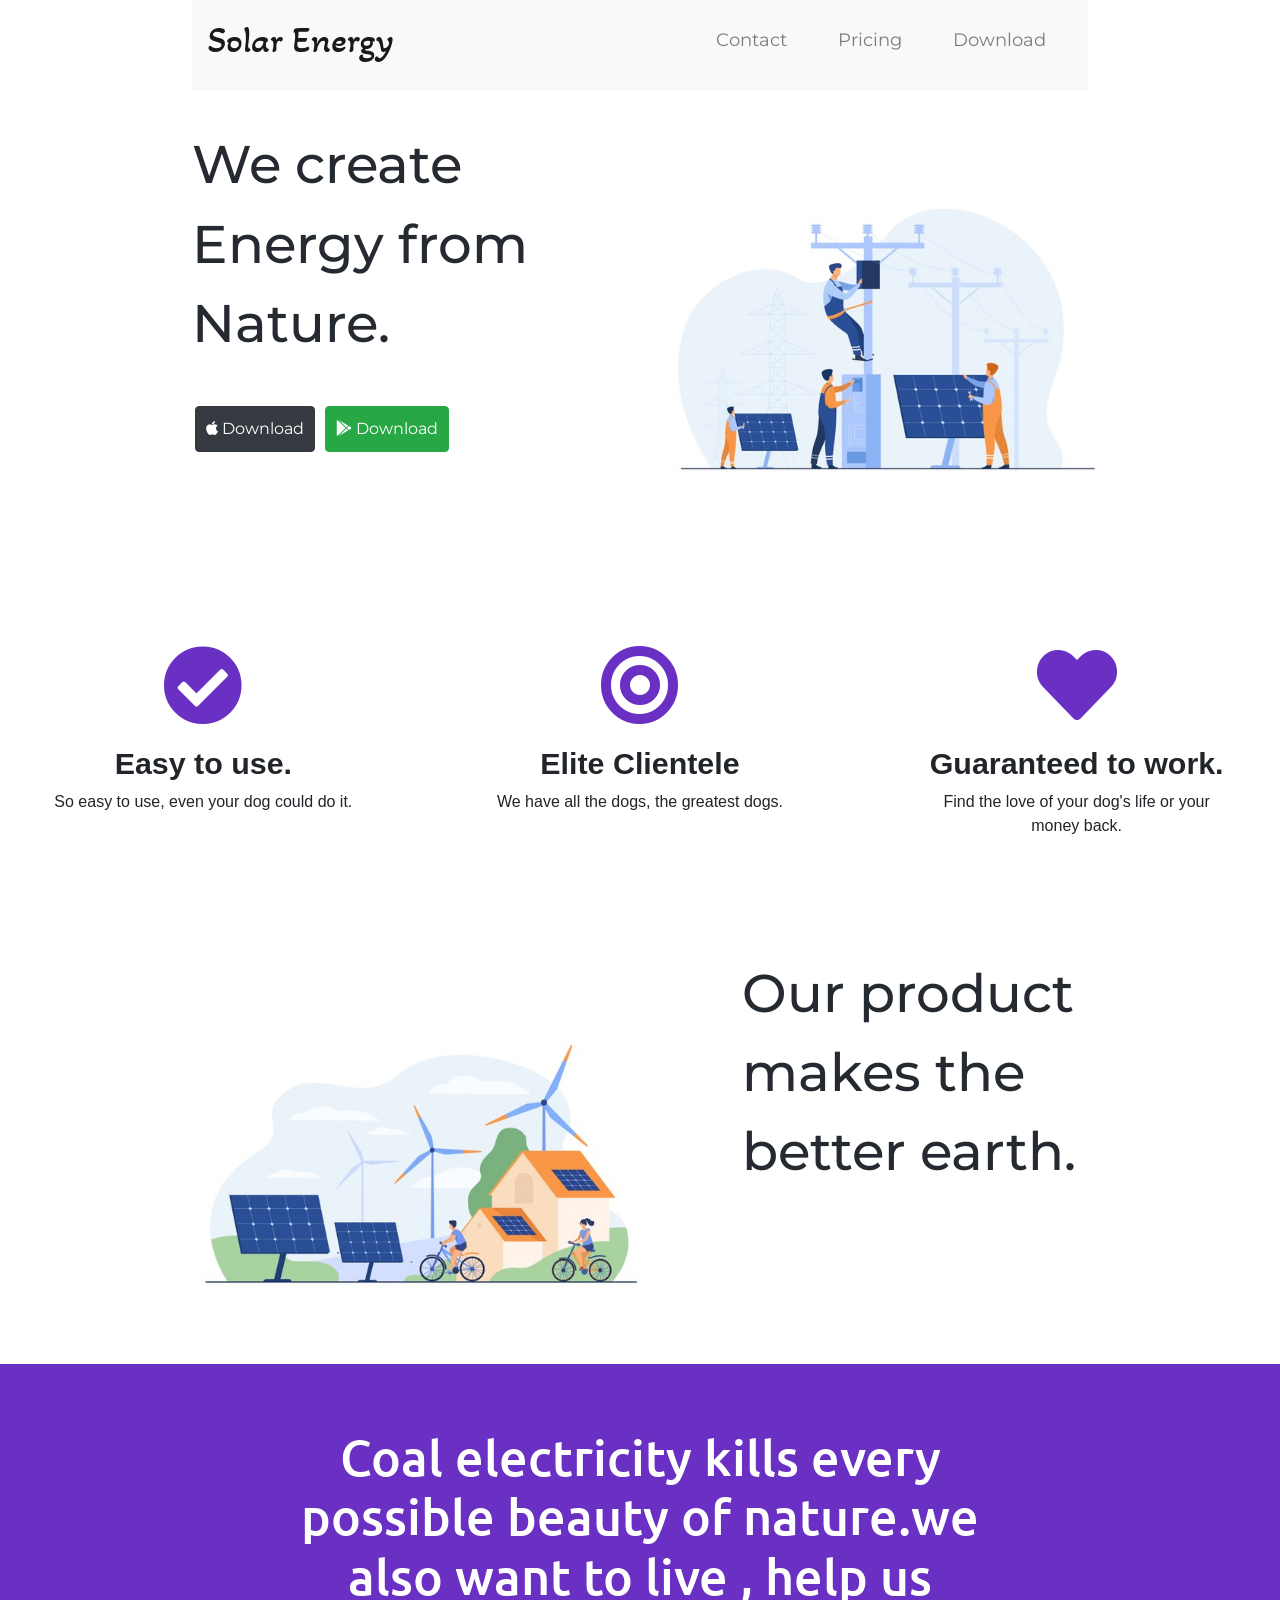
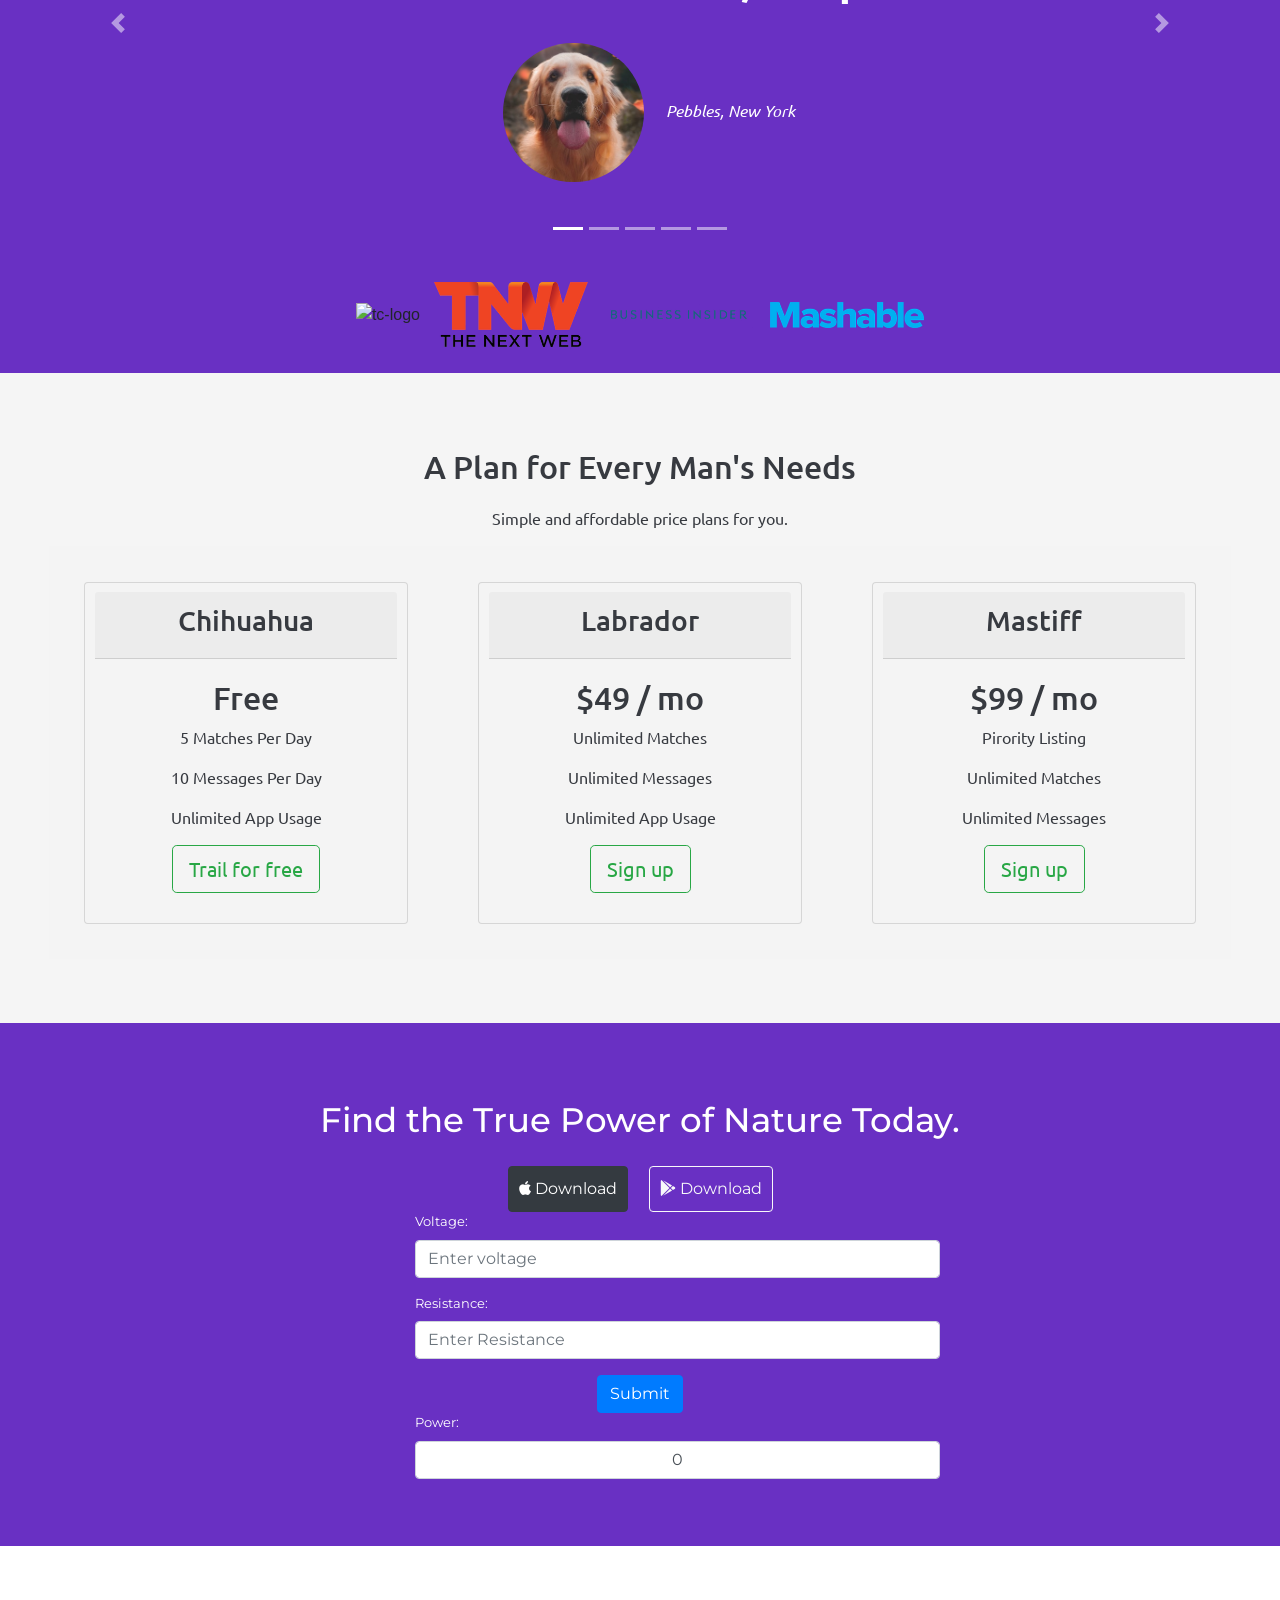
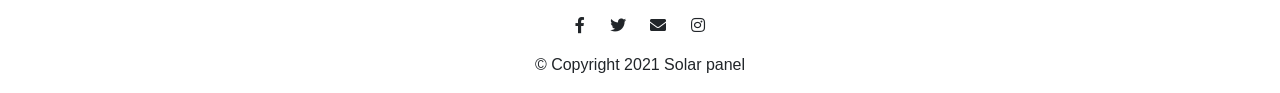
==== index.html @ 49450d1c "Add files via upload" ====
<!DOCTYPE html>
<html>

<head>
  <meta charset="utf-8">
  <title>Solar panel</title>
  <!-- fontawesome link  -->
  <link rel="stylesheet" href="https://pro.fontawesome.com/releases/v5.10.0/css/all.css"
    integrity="sha384-AYmEC3Yw5cVb3ZcuHtOA93w35dYTsvhLPVnYs9eStHfGJvOvKxVfELGroGkvsg+p" crossorigin="anonymous" />

  <!-- font google -->
  <link rel="preconnect" href="https://fonts.gstatic.com">
  <link href="https://fonts.googleapis.com/css2?family=Akaya+Kanadaka&display=swap" rel="stylesheet">
  <link href="https://fonts.googleapis.com/css2?family=Montserrat:wght@900&family=Ubuntu:ital,wght@1,700&display=swap"
    rel="stylesheet">
  <!-- boostrap -->
  <link rel="stylesheet" href="https://maxcdn.bootstrapcdn.com/bootstrap/4.0.0/css/bootstrap.min.css"
    integrity="sha384-Gn5384xqQ1aoWXA+058RXPxPg6fy4IWvTNh0E263XmFcJlSAwiGgFAW/dAiS6JXm" crossorigin="anonymous">
  <!-- link to the stylesheet  -->

  <link rel="stylesheet" href="css/styles.css">
  <!-- javascript  -->
  <script src="https://code.jquery.com/jquery-3.2.1.slim.min.js"
    integrity="sha384-KJ3o2DKtIkvYIK3UENzmM7KCkRr/rE9/Qpg6aAZGJwFDMVNA/GpGFF93hXpG5KkN" crossorigin="anonymous">
    </script>
  <script src="https://cdnjs.cloudflare.com/ajax/libs/popper.js/1.12.9/umd/popper.min.js"
    integrity="sha384-ApNbgh9B+Y1QKtv3Rn7W3mgPxhU9K/ScQsAP7hUibX39j7fakFPskvXusvfa0b4Q" crossorigin="anonymous">
    </script>
  <script src="https://maxcdn.bootstrapcdn.com/bootstrap/4.0.0/js/bootstrap.min.js"
    integrity="sha384-JZR6Spejh4U02d8jOt6vLEHfe/JQGiRRSQQxSfFWpi1MquVdAyjUar5+76PVCmYl" crossorigin="anonymous">
    </script>
</head>

<body>

  <section id="title">
    <div class="container-fluid ">

      <!-- Nav Bar -->
      <nav class="navbar  navbar-expand-lg navbar-light bg-light">
        <a class="navbar-brand" href="">Solar Energy</a>
        <button class="navbar-toggler" type="button" data-toggle="collapse" data-target="#navbarSupportedContent"
          aria-controls="navbarSupportedContent" aria-expanded="false" aria-label="Toggle navigation">
          <span class="navbar-toggler-icon"></span>
        </button>
        <div class="collapse navbar-collapse" id="navbarSupportedContent">
          <ul class="navbar-nav ml-auto">
            <li class="nav-item">
              <a class="nav-link" href="#footer">Contact</a>
            </li>
            <li class="nav-item">
              <a class="nav-link" href="#pricing">Pricing</a>
            </li>
            <li class="nav-item">
              <a class="nav-link" href="#cta">Download</a>
            </li>
          </ul>
        </div>
      </nav>

      <!-- Title -->

      <div class="row">
        <div class="col-lg-6">
          <h1 class="th1">We create Energy from Nature.</h1>
          <!-- button -->
          <button type="button" class="btn btn-dark btn1"><i class="fab fa-apple"></i> Download</button>
          <button type="button" class="btn btn btn-success  btn1"><i class="fab fa-google-play"></i> Download</button>
        </div>

        <div class="col-lg-6 ">
          <img class="tittle-image" src="images/se1.jpg" alt="iphone-mockup">
        </div>
      </div>
    </div>

  </section>


  <!-- Features -->

  <section id="features">

    <div class="row">
      <div class="feature-box col-lg-4">
        <i class="iconss fas fa-check-circle fa-5x"></i>
        <h3 class="hthird">Easy to use.</h3>
        <p>So easy to use, even your dog could do it.</p>
      </div>

      <div class="feature-box col-lg-4">
        <i class=" iconss fas fa-bullseye fa-5x"></i>
        <h3 class="hthird">Elite Clientele</h3>
        <p>We have all the dogs, the greatest dogs.</p>

      </div>

      <div class="feature-box col-lg-4">
        <i class="iconss fas fa-heart fa-5x"></i>
        <h3 class="hthird">Guaranteed to work.</h3>
        <p>Find the love of your dog's life or your money back.</p>

      </div>
    </div>

  </section>

  <div class="cov">
    <!-- new  title -->

    <section id="title">
      <div class="container-fluid ">



        <!-- Title -->

        <div class="row">


          <div class="col-lg-6 ">
            <img class="tittle-image" src="images/se2.jpg" alt="iphone-mockup">
          </div>

          <div class="col-lg-6">
            <h1 class="th2">Our product makes the better earth.</h1>
          </div>
        </div>
      </div>

    </section>


    <!-- Testimonials -->

    <section id="testimonials">
      <div id="carouselExampleIndicators" class="carousel slide" data-ride="carousel">
        <ol class="carousel-indicators">
          <li data-target="#carouselExampleIndicators" data-slide-to="0" class="active"></li>
          <li data-target="#carouselExampleIndicators" data-slide-to="1"></li>
          <li data-target="#carouselExampleIndicators" data-slide-to="2"></li>
          <li data-target="#carouselExampleIndicators" data-slide-to="3"></li>
          <li data-target="#carouselExampleIndicators" data-slide-to="4"></li>
        </ol>
        <div class="carousel-inner">
          <div class="carousel-item active">
            <h2 class="hsecond">Coal electricity kills every possible beauty of nature.we also want to live , help us</h2>
            <img class="dog-img" src="images/dog-img.jpg" alt="dog-profile">
            <em class="em1">Pebbles, New York</em>
          </div>

          <div class="carousel-item">
            <h2 class="hsecond">We are happy with their services suggested everyone for the betterment of nature</h2>
            <img class="dog-img" src="images/lady-img.jpg" alt="lady-profile">
            <em class="em1">Beverly, Illinois</em>
          </div>

          <div class="carousel-item">
            <h2 class="hsecond">One day we will live in very much further places where every life is important.</h2>
            <img class="dog-img" src="images/dog-couple.jpg" alt="dog-profile">
            <em class="em1">Poles & tomy, New York</em>
          </div>

          <div class="carousel-item">
            <h2 class="hsecond">In our home we placed two highly powerful soler panel .It really works great.</h2>
            <img class="dog-img" src="images/boy-images.jpg" alt="lady-profile">
            <em class="em1">Beverly, Illinois</em>
          </div>

          <div class="carousel-item">
            <h2 class="hsecond">We found each other on this awesome great platform . now we are great couple. Woof.</h2>
            <img class="dog-img" src="images/dog-sunny.jpg" alt="dog-profile">
            <em class="em1">Polen , New York</em>
          </div>

        </div>
        <a class="carousel-control-prev" href="#carouselExampleIndicators" role="button" data-slide="prev">
          <span class="carousel-control-prev-icon" aria-hidden="true"></span>
          <span class="sr-only">Previous</span>
        </a>
        <a class="carousel-control-next" href="#carouselExampleIndicators" role="button" data-slide="next">
          <span class="carousel-control-next-icon" aria-hidden="true"></span>
          <span class="sr-only">Next</span>
        </a>
      </div>

    </section>



    <!-- Press -->

    <section id="press">
      <img class="press-logo" src="images/techcrunch.png" alt="tc-logo">
      <img class="press-logo" src="images/tnw.png" alt="tnw-logo">
      <img class="press-logo" src="images/bizinsider.png" alt="biz-insider-logo">
      <img class="press-logo" src="images/mashable.png" alt="mashable-logo">

    </section>

  </div>


  <!-------------------------------             Pricing -->

  <section id="pricing">

    <h2 class="h2forprice">A Plan for Every Man's Needs</h2>
    <p>Simple and affordable price plans for you.</p>


    <div class="row">
      <div class="col-lg-4 col-md-6 card-part">
        <div class="card card-part">
          <div class="card-header">
            <h3>Chihuahua</h3>
          </div>
          <div class="card-body">
            <h2>Free</h2>
            <p>5 Matches Per Day</p>
            <p>10 Messages Per Day</p>
            <p>Unlimited App Usage</p>
            <button type="button" class="btn btn-lg btn-outline-success">Trail for free</button>
          </div>

        </div>
      </div>
      <div class="col-lg-4 col-md-6 card-part">
        <div class="card card-part">
          <div class="card-header">
            <h3>Labrador</h3>
          </div>
          <div class="card-body">
            <h2>$49 / mo</h2>
            <p>Unlimited Matches</p>
            <p>Unlimited Messages</p>
            <p>Unlimited App Usage</p>
            <button type="button" class="btn btn-lg btn-outline-success">Sign up</button>

          </div>

        </div>
      </div>

      <div class="col-lg-4  col-md-12 card-part">
        <div class="card card-part">
          <div class="card-header">
            <h3>Mastiff</h3>
          </div>
          <div class="card-body">
            <h2>$99 / mo</h2>
            <p>Pirority Listing</p>
            <p>Unlimited Matches</p>
            <p>Unlimited Messages</p>
            <button type="button" class="btn btn-lg btn-outline-success">Sign up</button>

          </div>

        </div>
      </div>

    </div>

  </section>


  <!-- Call to Action -->

  <section id="cta">

    <h3 class="h3_cta">Find the True Power of Nature Today.</h3>
    <div class="button_cta">
      <button type="button" class="btn btn-dark btn2"><i class="fab fa-apple"></i> Download</button>
      <button type="button" class="btn btn-outline-light btn2"><i class="fab fa-google-play"></i> Download</button>
           
      <form class="fmf">
        <section class="caption text-center">
          <div class="row" style=" margin-right: 140px; margin-left: 400px;">
    
    
            <!--Voltage Input -->
            <div class="col-md-9 ">
              <div class="form-group">
                <label for="voltageInput" style=" margin-right:670px;">Voltage:</label>
                <input type="number" class="form-control" id="voltageInput1" aria-describedby="voltageHelp"
                  placeholder="Enter voltage">
              </div>
            </div>
    
            <!-- Resistance Input -->
            <div class="col-md-9">
              <div class="form-group">
                <label for="resistanceInput" style=" margin-right:670px;">Resistance:</label>
                <input type="number" class="form-control" id="resistanceInput1" placeholder="Enter Resistance">
              </div>
            </div>
          </div>
    
          <!-- Submit Button -->
          <button type="submit" class="btn btn-primary" id="submitbutton">Submit</button>
    
          <!-- Output -->
          <div class="row" style=" margin-right: 140px; margin-left: 400px;">
            <div class="col-md-9">
              <div class="form-group">
                <label for="poweroutput" style=" margin-right:670px;">Power:</label>
                <output type="number" class="form-control" id="output1" placeholder="Enter Resistance">0</output>
              </div>
            </div>
          </div>
    
        </section>
      </form>
    
      

    </div>

    


  </section>

  


  <!-- Footer -->

  <footer id="footer">

    <i class="footer_icon fab fa-facebook-f"></i>
    <i class="footer_icon fab fa-twitter "></i>
    <i class="footer_icon fas fa-envelope "></i>
    <i class="footer_icon fab fa-instagram"></i>
    <p>© Copyright 2021 Solar panel</p>

  </footer>

  
  <script src="index.js"> </script>
 
</body>

</html>
---- css/styles.css ----
#title{
  background: #ffffff;
  /* ffffff */
  color: #fff;
  font-family: 'Montserrat', sans-serif;
  padding-bottom: 10%;
  padding-top: 0%;
}
.container-fluid{
  padding: 0% 15%;
}
h1{
  font-size: 3.2rem;
  line-height: 1.5;
  padding: 8% 0%;
font-family: 'Montserrat', sans-serif;
}
.navbar{
  padding-bottom: 1.1rem;
  
}
.navbar-brand{
  font-family: 'Akaya Kanadaka', cursive;
  font-size: 2.3rem;
  
}
.nav-item{
  padding: 0 1.1rem;
  font-size: 1.1rem;
}
.tittle-image{
  width: 110%;
  transform: rotate(0);
  /* margin-top: 90px; */
  position: relative;
  top: 90px;
  z-index: 10;
  left: -10px;
 
}



 /* tiitle er header  */
.th1{
  color: #373a40;
  font-size:3.3rem;
  color: #252a31;

}
.th2{
  color: #373a40;
  font-size:3.3rem;
  color: #252a31;
  padding-left: 20%;

}
.th12{
  color: #373a40;
  font-size:3.6rem;
  color: #252a31;
  left: 110;

}
.btn1{
padding: 10px;
  margin: 0px 3px;
}
#features{
  position: relative;
  z-index: 1;
  background-color: #fff;
  padding-top: 0%;
  padding-bottom: 0%;
  
}
.feature-box{
   text-align: center;
   padding:  5%;
}

.hthird{
  font-family: 'Montserrat-Bold', sans-serif;
  font-size:1.9rem;
  font-weight: bold;
}
.iconss{
  color: #6930c3;
 margin-bottom: 20px;
}
.iconss:hover{
  color: #ff4c68;
 
}
#testimonials{
  background: #6930c3;
  text-align: center;
  font-family: 'Ubuntu', sans-serif;
  padding: 2%;
  font-size: 1.1rem;
  color: #fff;
}
/* carousel */
     .carousel-item{
       padding: 3% 12%;
      color: #ffffff;
     }
.dog-img{
  width: 15%;
  border-radius: 100%;
   margin:4% 2% ; 
}
.hsecond{
  font-size: 3.1rem;
  padding: 0%;
  width: 78%;
  margin: 0 auto 0 auto;
}
.em1{
  font-size: medium;
}

#press{
  background-color: #6930c3;
 padding-bottom: 2%;
 text-align: center;
}
.press-logo{
  width: 12%;
  margin: 0px 5px;
}
.testimonial-image{
  width: 15%;
  border-radius: 100%;
   margin:2% 2% ; 
}

.cov{
  background-color: #6930c3;
}
#pricing{
  padding: 5%;
  text-align: center;
  font-family: 'Ubuntu', sans-serif;
  background-color: #f5f5f5;
  color: #373a40;
}
.h2forprice{
  padding: 1%;
}
.card-part{
  text-align: center;
  padding: 3%;
   background-color: #f4f4f4; 
    
}
#cta{
  background-color:#6930c3;
   font-family: 'Montserrat', sans-serif; 
    color: #fff;
    font-size: small;
   padding: 4% 0%;
   text-align: center;
 
}
.h3_cta{
  font-size: 2.1rem;
  margin: 2%;
}
.btn2{
  padding: 10px;
    margin: 0px 9px;
  }
  #footer{
    padding: 4% 0% 0% 0%;
    text-align: center;
   

  }
  .footer_icon{
    margin:20px 10px;
  }
@media (max-width: 990px )
{
 
  #title{
    text-align: center;
  }
  .tittle-image{
    width: 75%;
    transform: rotate(0);
    /* margin-top: 90px; */
    margin-top: 10%;
    top: 0px;
    
   
  }
   #frm1{
     margin : 0 auto ;
     font-family: 'Ubuntu', sans-serif;;
   }
  .tittle-image1{
    width: 5%;
    transform: rotate(0);
    /* margin-top: 90px; */
   
    top: 0px;
    right: 25%;
    padding-right: 20%;
   }
  .th1{
    font-size: 2.1rem;
  }
  .th2{
    color: #373a40;
    font-size:large;
    color: #252a31;
    padding-left: 0;
    font-size: 2.1rem;
  
  }
  #testimonials{
    background: #6930c3;
    text-align: center;
    font-family: 'Ubuntu', sans-serif;
    padding: 0%;
    font-size: 10px;
    color: #fff;
  }
    .fmf{
      opacity: 0;
    }
}

    
}
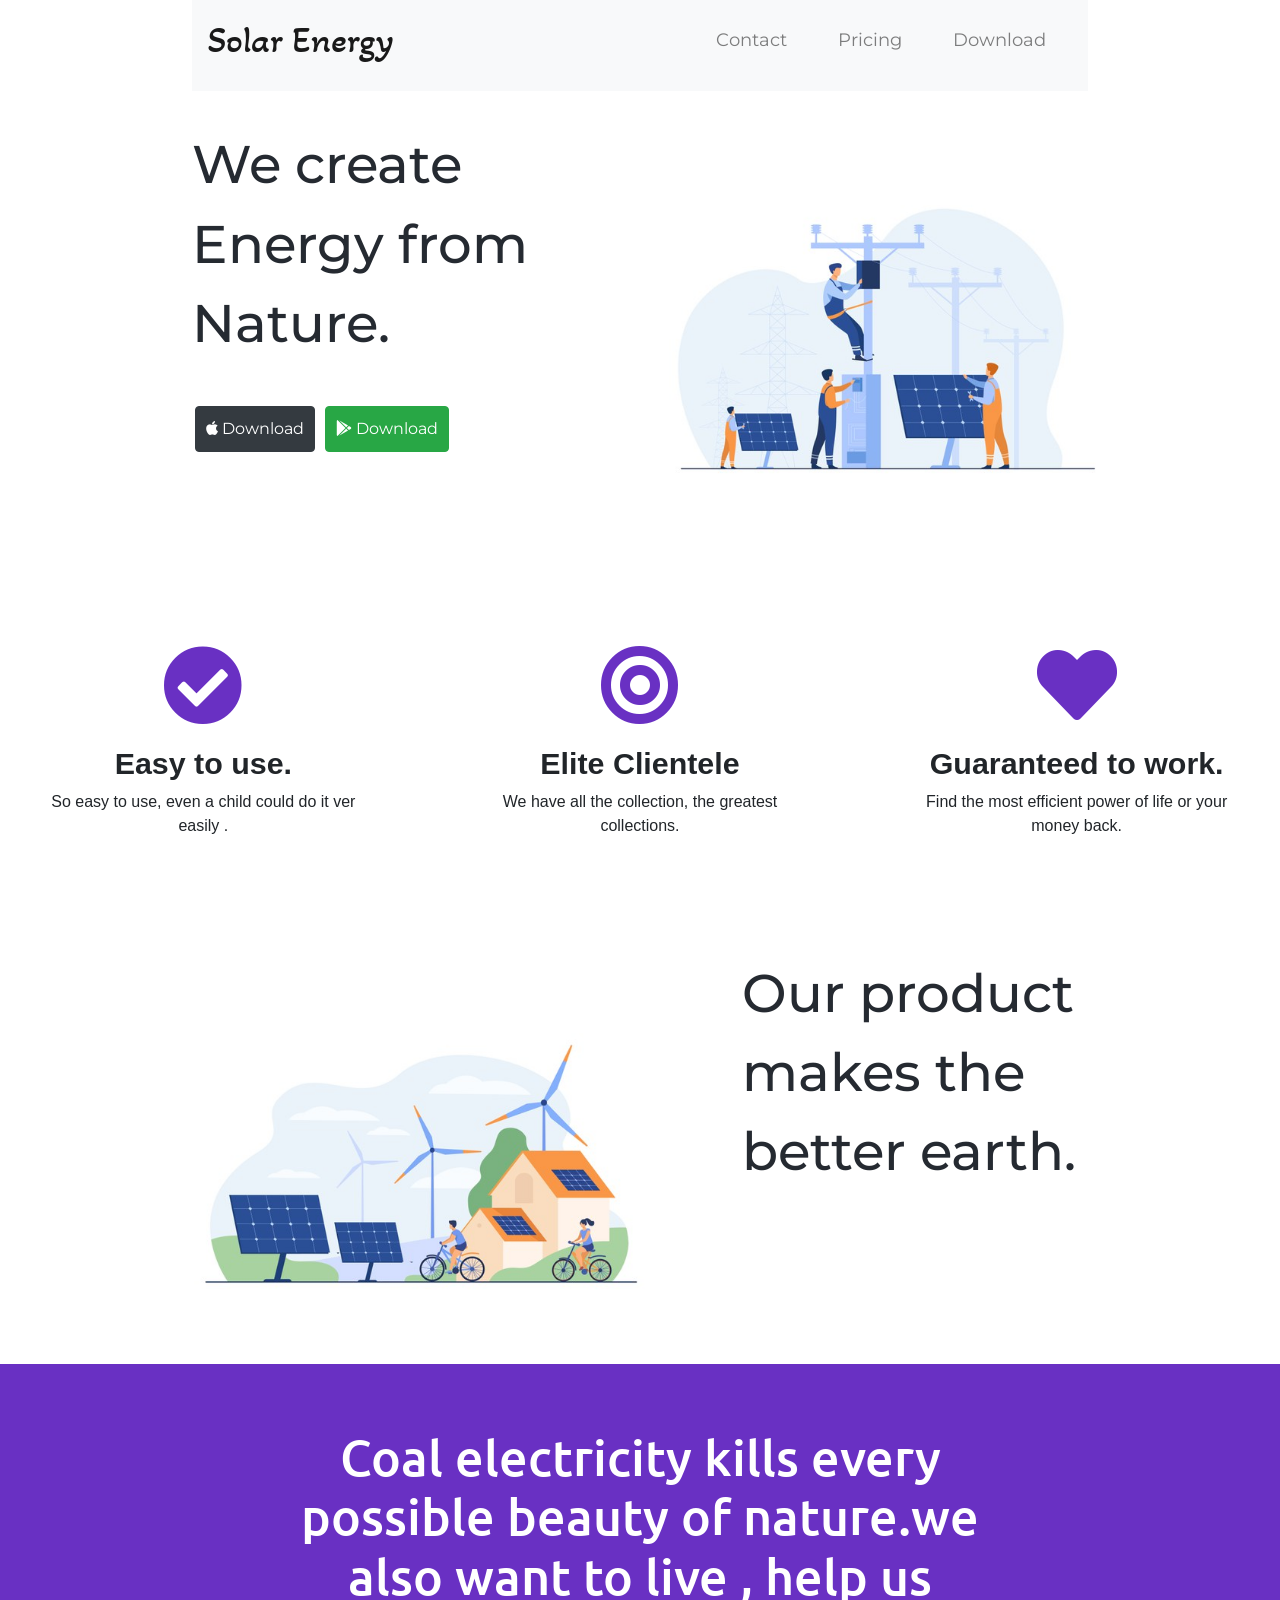
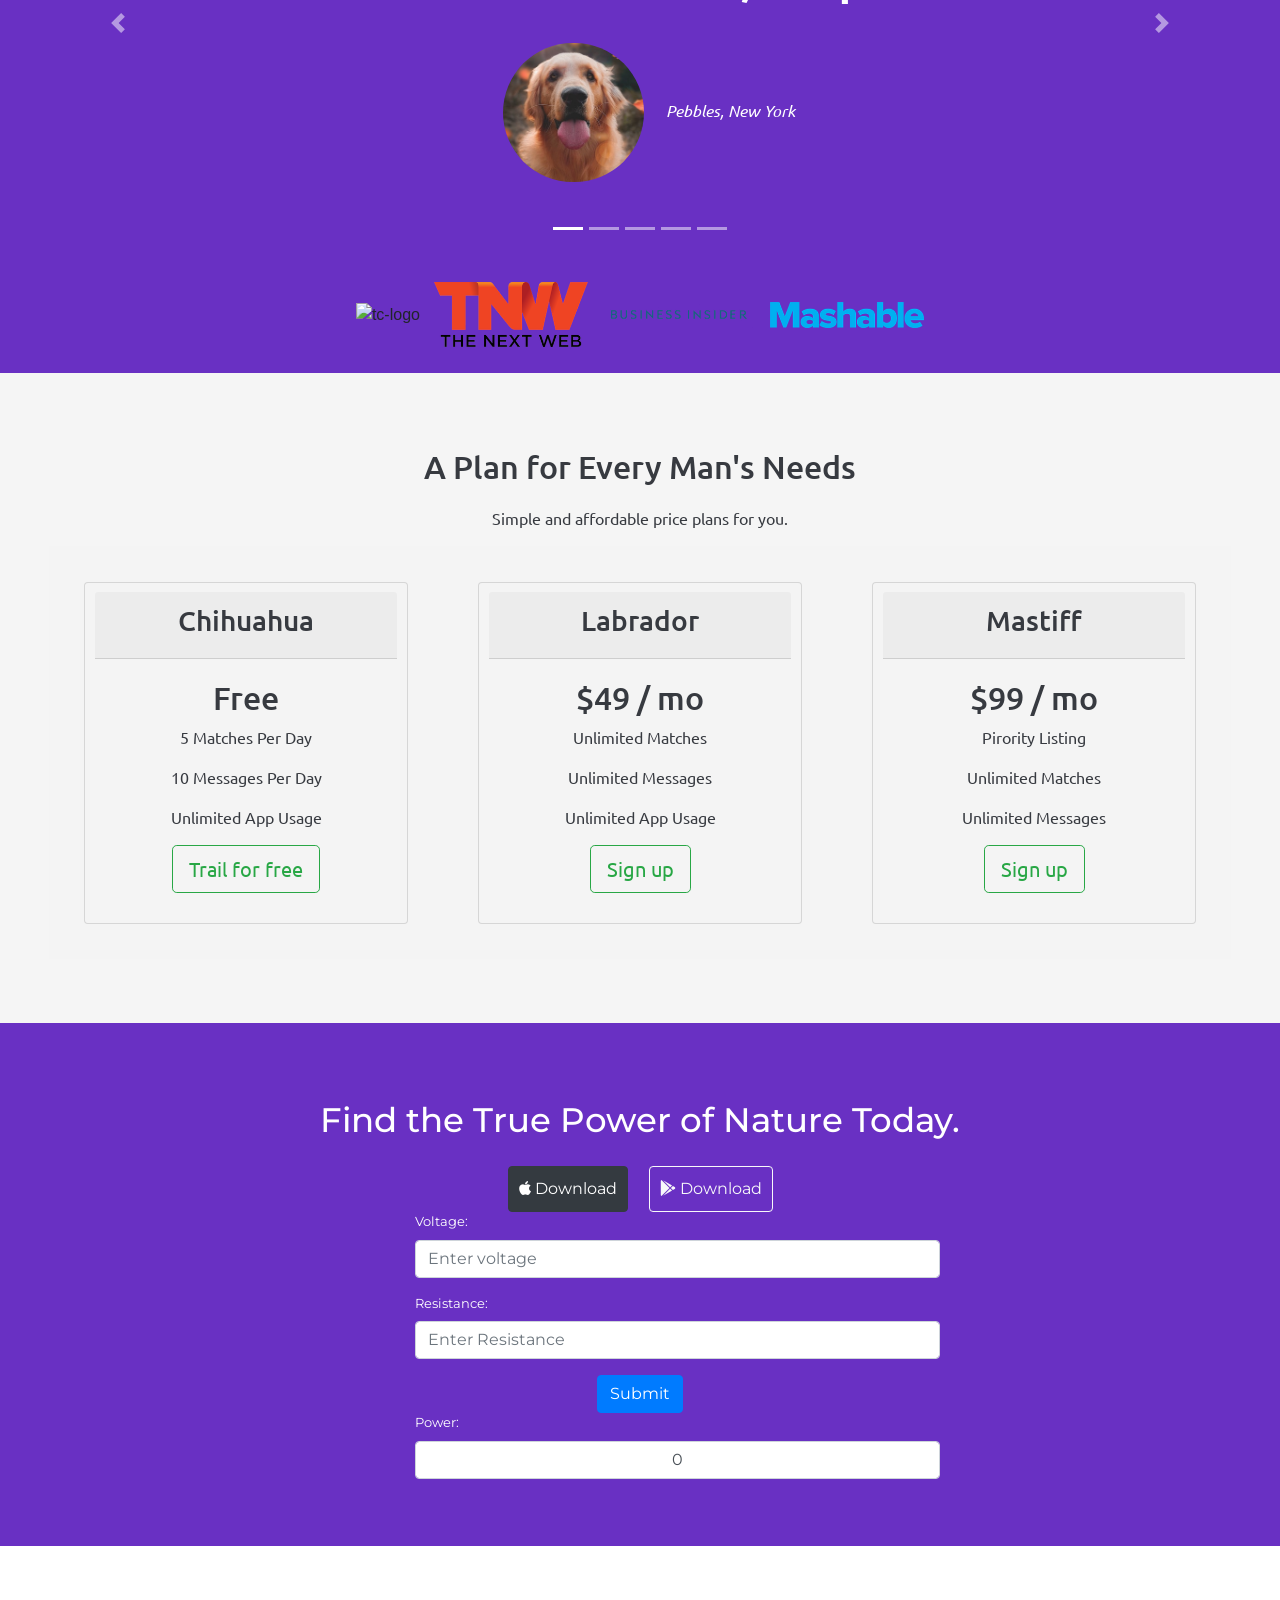
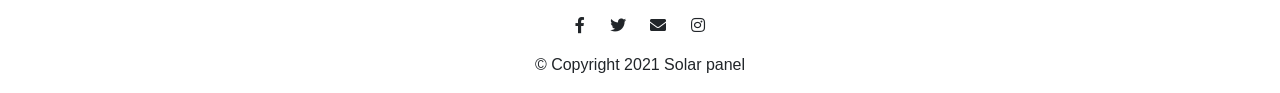
==== commit b7cec3a9: "Update index.html" ====
--- a/index.html
+++ b/index.html
@@ -85,20 +85,20 @@
       <div class="feature-box col-lg-4">
         <i class="iconss fas fa-check-circle fa-5x"></i>
         <h3 class="hthird">Easy to use.</h3>
-        <p>So easy to use, even your dog could do it.</p>
+        <p>So easy to use, even a child could do it ver easily .</p>
       </div>
 
       <div class="feature-box col-lg-4">
         <i class=" iconss fas fa-bullseye fa-5x"></i>
         <h3 class="hthird">Elite Clientele</h3>
-        <p>We have all the dogs, the greatest dogs.</p>
+        <p>We have all the collection, the greatest collections.</p>
 
       </div>
 
       <div class="feature-box col-lg-4">
         <i class="iconss fas fa-heart fa-5x"></i>
         <h3 class="hthird">Guaranteed to work.</h3>
-        <p>Find the love of your dog's life or your money back.</p>
+        <p>Find the most efficient power of life or your money back.</p>
 
       </div>
     </div>
@@ -341,4 +341,4 @@
  
 </body>
 
-</html>+</html>
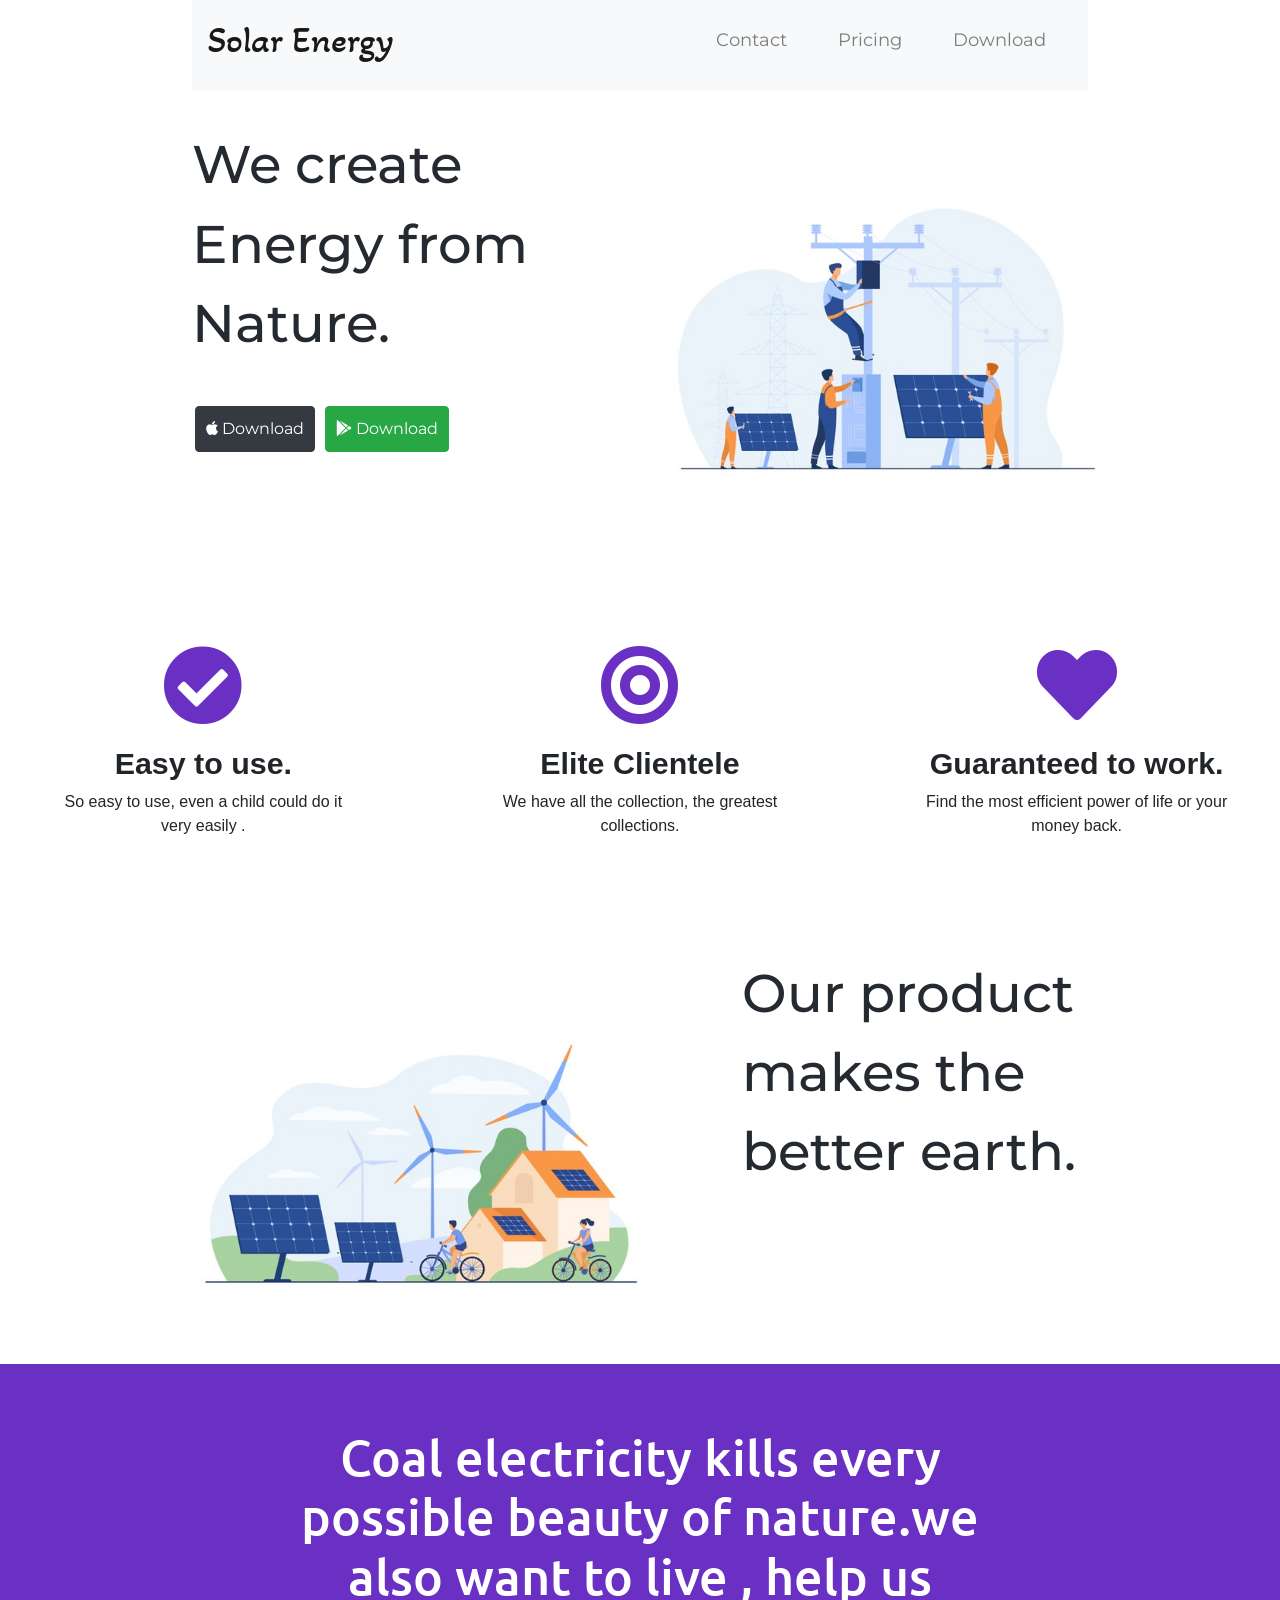
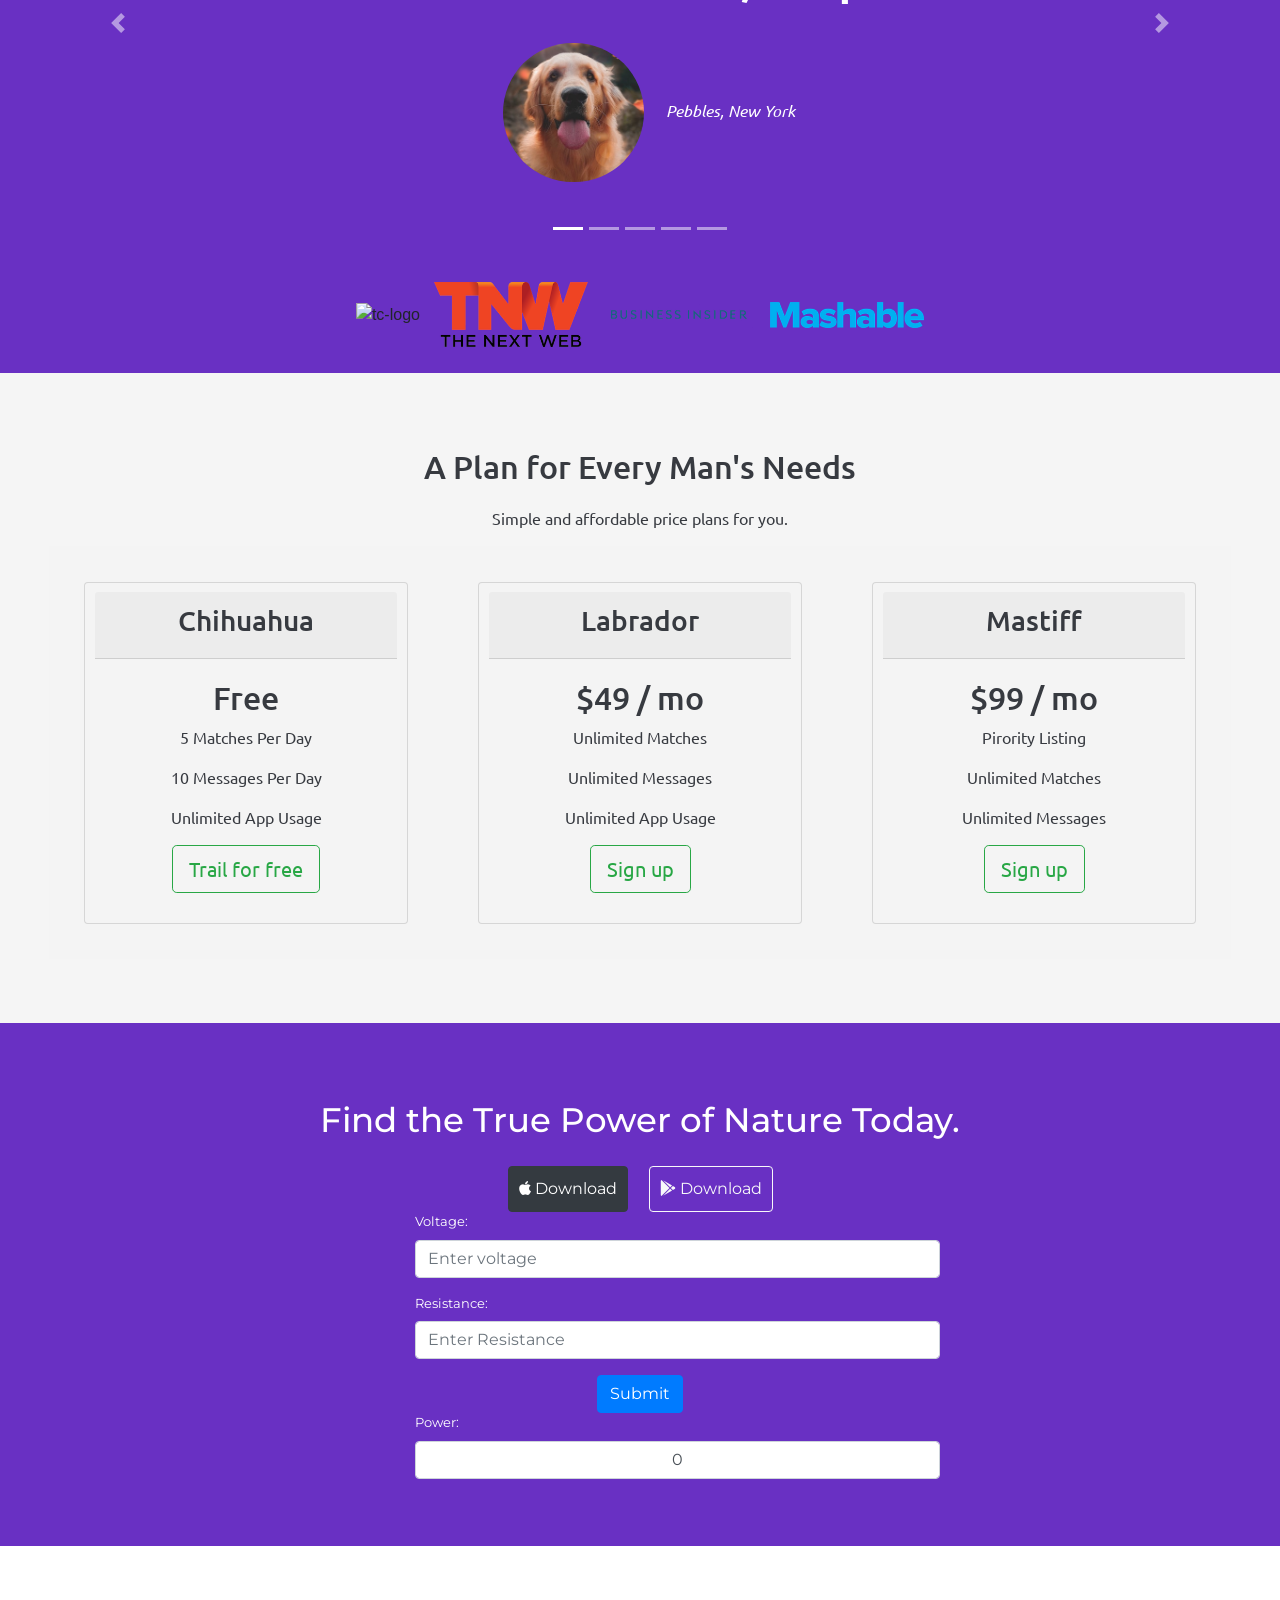
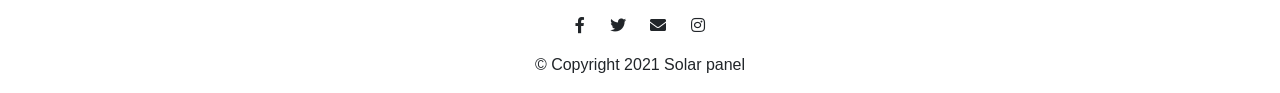
==== commit 9a9f0057: "Update index.html" ====
--- a/index.html
+++ b/index.html
@@ -85,7 +85,7 @@
       <div class="feature-box col-lg-4">
         <i class="iconss fas fa-check-circle fa-5x"></i>
         <h3 class="hthird">Easy to use.</h3>
-        <p>So easy to use, even a child could do it ver easily .</p>
+        <p>So easy to use, even a child could do it very easily .</p>
       </div>
 
       <div class="feature-box col-lg-4">
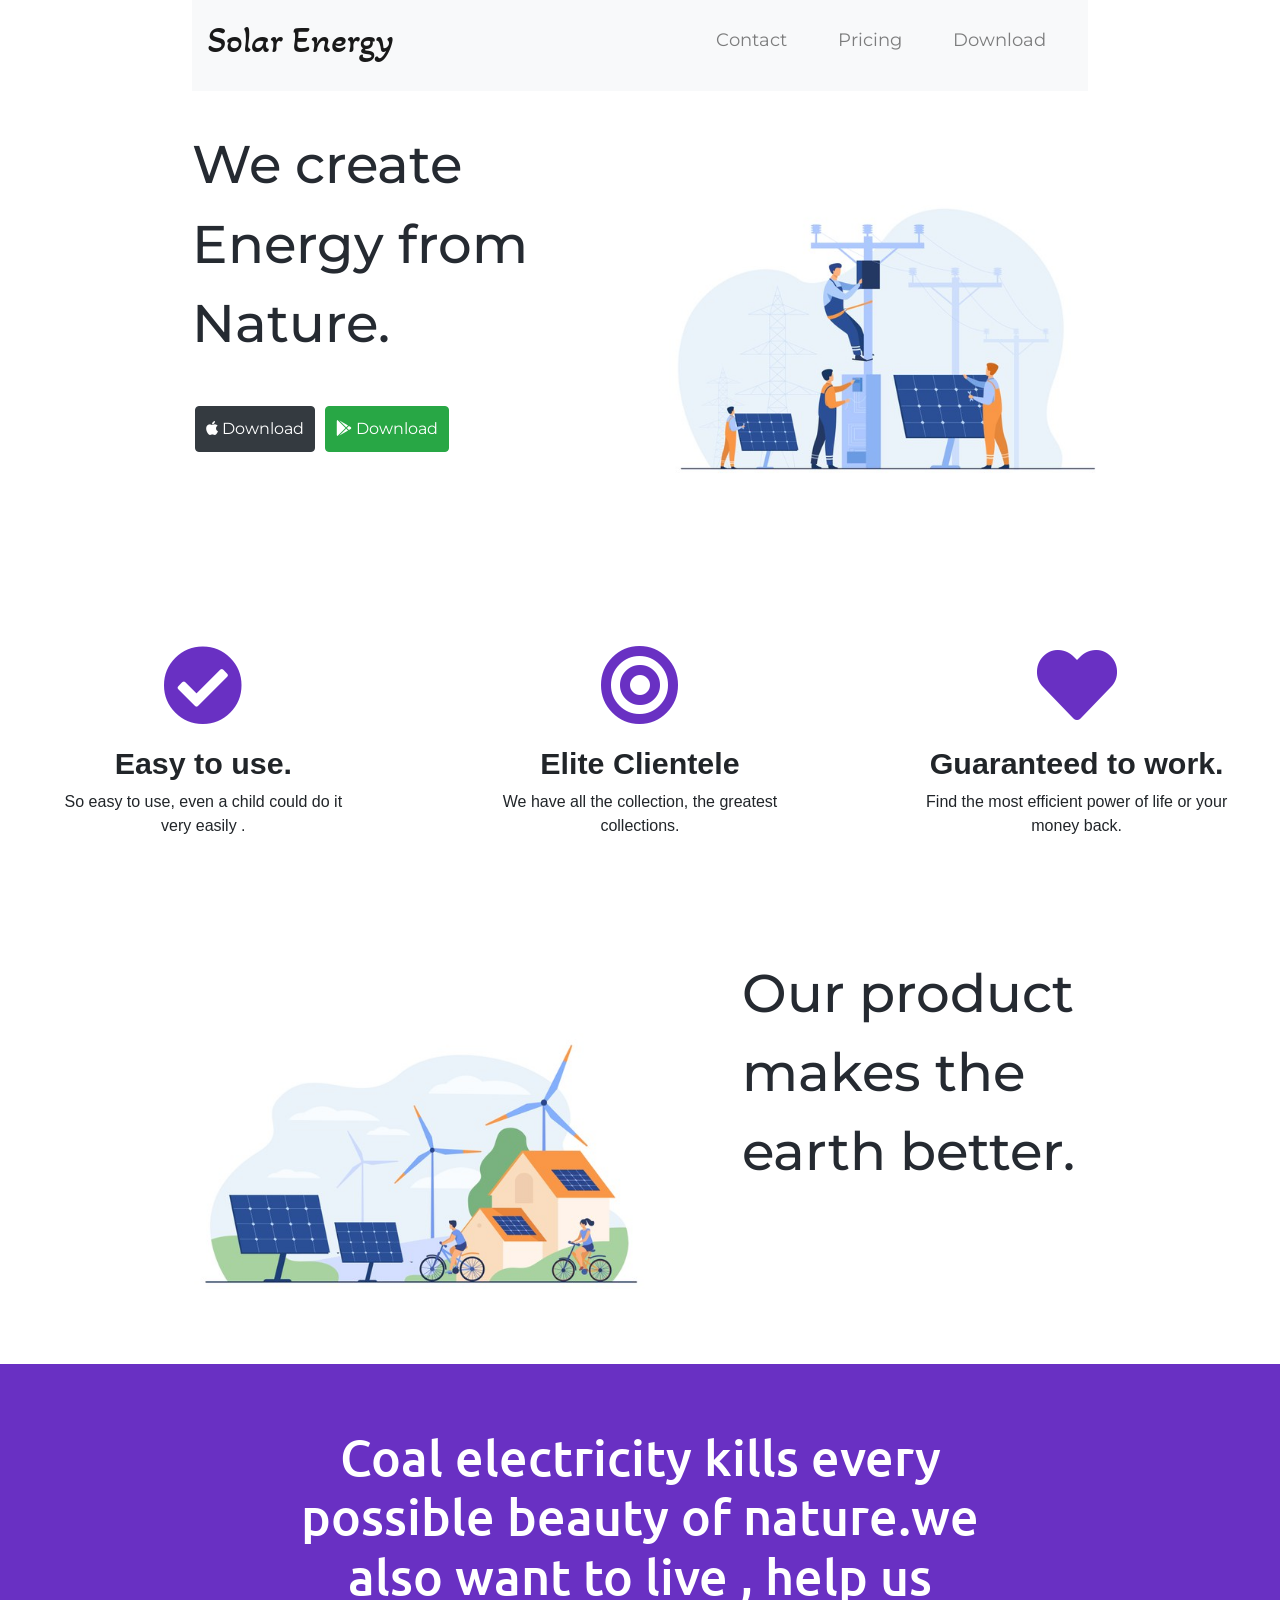
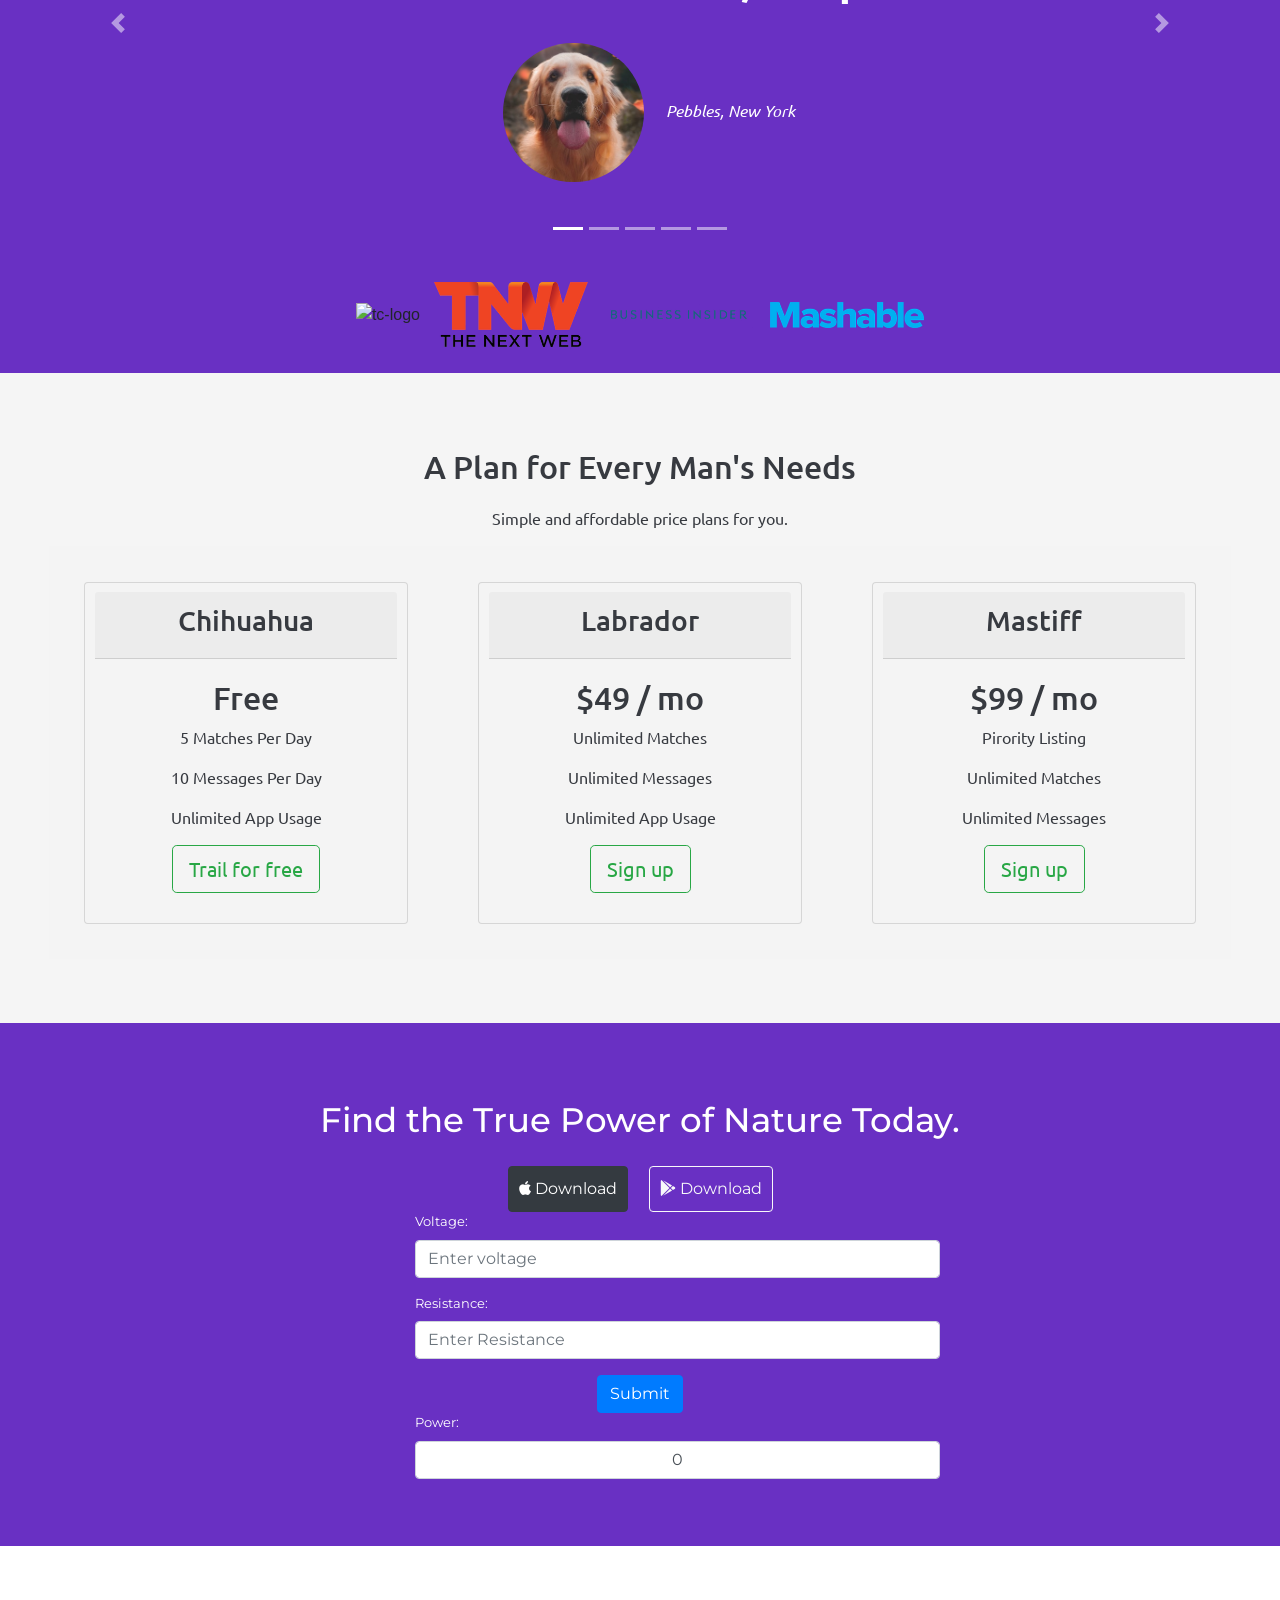
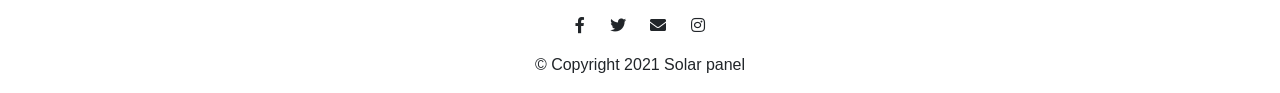
==== commit 45f12896: "Update index.html" ====
--- a/index.html
+++ b/index.html
@@ -123,7 +123,7 @@
           </div>
 
           <div class="col-lg-6">
-            <h1 class="th2">Our product makes the better earth.</h1>
+            <h1 class="th2">Our product makes the earth better.</h1>
           </div>
         </div>
       </div>
